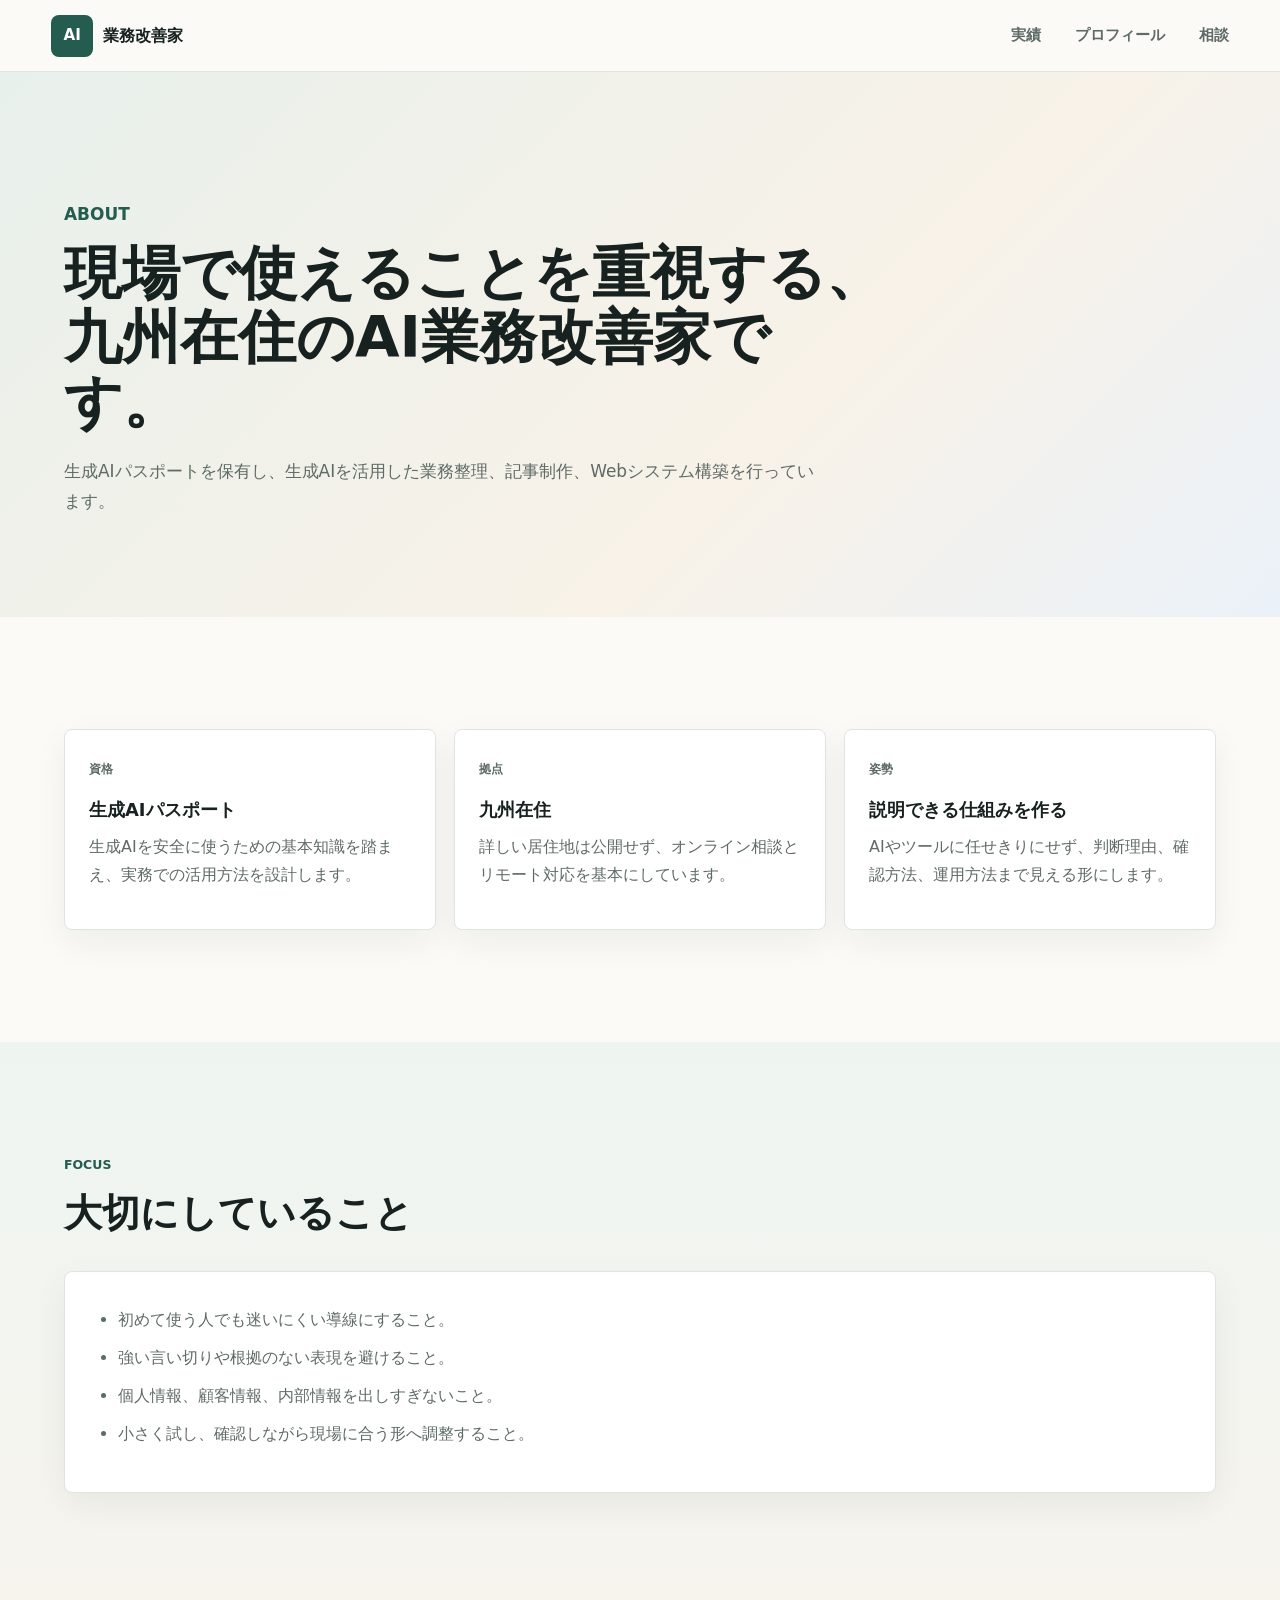
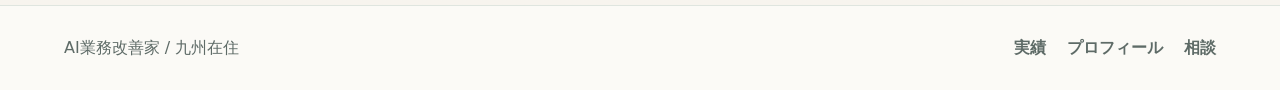
==== about/index.html @ 72904d9c "Create portfolio site for GitHub Pages" ====
<!doctype html>
<html lang="ja">
  <head>
    <meta charset="utf-8">
    <meta name="viewport" content="width=device-width, initial-scale=1">
    <title>プロフィール | AI業務改善家</title>
    <meta name="description" content="九州在住のAI業務改善家。生成AIパスポートを保有し、業務整理、記事制作、Web構築を支援します。">
    <link rel="stylesheet" href="../assets/styles.css">
  </head>
  <body>
    <header class="site-header">
      <a class="brand" href="../index.html"><span class="brand-mark">AI</span><span class="brand-text">業務改善家</span></a>
      <nav class="site-nav" aria-label="主要ナビゲーション">
        <a href="../works/">実績</a>
        <a href="../about/">プロフィール</a>
        <a href="../contact/">相談</a>
      </nav>
    </header>

    <main>
      <section class="page-hero">
        <div class="page-hero-inner">
          <p class="eyebrow dark">About</p>
          <h1>現場で使えることを重視する、九州在住のAI業務改善家です。</h1>
          <p>生成AIパスポートを保有し、生成AIを活用した業務整理、記事制作、Webシステム構築を行っています。</p>
        </div>
      </section>

      <section class="section">
        <div class="value-grid">
          <article class="value-card">
            <p class="tag">資格</p>
            <h3>生成AIパスポート</h3>
            <p>生成AIを安全に使うための基本知識を踏まえ、実務での活用方法を設計します。</p>
          </article>
          <article class="value-card">
            <p class="tag">拠点</p>
            <h3>九州在住</h3>
            <p>詳しい居住地は公開せず、オンライン相談とリモート対応を基本にしています。</p>
          </article>
          <article class="value-card">
            <p class="tag">姿勢</p>
            <h3>説明できる仕組みを作る</h3>
            <p>AIやツールに任せきりにせず、判断理由、確認方法、運用方法まで見える形にします。</p>
          </article>
        </div>
      </section>

      <section class="section band">
        <div class="section-heading">
          <p class="eyebrow dark">Focus</p>
          <h2>大切にしていること</h2>
        </div>
        <div class="case-panel">
          <ul class="check-list">
            <li>初めて使う人でも迷いにくい導線にすること。</li>
            <li>強い言い切りや根拠のない表現を避けること。</li>
            <li>個人情報、顧客情報、内部情報を出しすぎないこと。</li>
            <li>小さく試し、確認しながら現場に合う形へ調整すること。</li>
          </ul>
        </div>
      </section>
    </main>

    <footer class="site-footer">
      <p>AI業務改善家 / 九州在住</p>
      <p><a href="../works/">実績</a> <a href="../about/">プロフィール</a> <a href="../contact/">相談</a></p>
    </footer>
  </body>
</html>
---- assets/styles.css ----
:root {
  --ink: #17211f;
  --muted: #5e6b67;
  --paper: #fbfaf6;
  --surface: #ffffff;
  --line: #dfe5df;
  --green: #245c4f;
  --blue: #2f5f8f;
  --amber: #b7791f;
  --soft-green: #e8f0eb;
  --soft-blue: #eaf1f8;
  --shadow: 0 18px 50px rgba(23, 33, 31, 0.12);
}

* {
  box-sizing: border-box;
}

html {
  scroll-behavior: smooth;
}

body {
  margin: 0;
  color: var(--ink);
  font-family: "Yu Gothic", "Hiragino Kaku Gothic ProN", "Meiryo", system-ui, sans-serif;
  line-height: 1.75;
  background: var(--paper);
  overflow-x: hidden;
}

a {
  color: inherit;
  text-decoration: none;
}

img {
  max-width: 100%;
  display: block;
}

.site-header {
  position: sticky;
  top: 0;
  z-index: 20;
  display: flex;
  align-items: center;
  justify-content: space-between;
  gap: 24px;
  min-height: 72px;
  padding: 12px clamp(20px, 4vw, 56px);
  background: rgba(251, 250, 246, 0.92);
  border-bottom: 1px solid rgba(223, 229, 223, 0.9);
  backdrop-filter: blur(16px);
}

.brand {
  display: inline-flex;
  align-items: center;
  gap: 10px;
  font-weight: 700;
}

.brand-mark {
  display: inline-grid;
  place-items: center;
  width: 42px;
  height: 42px;
  color: #fff;
  background: var(--green);
  border-radius: 8px;
  font-size: 0.95rem;
}

.brand-text {
  white-space: nowrap;
}

.site-nav {
  display: flex;
  align-items: center;
  gap: clamp(14px, 3vw, 34px);
  color: var(--muted);
  font-size: 0.95rem;
  font-weight: 700;
}

.site-nav a:hover,
.site-footer a:hover {
  color: var(--green);
}

.hero {
  position: relative;
  min-height: min(760px, 84vh);
  display: grid;
  align-items: center;
  padding: clamp(64px, 12vw, 128px) clamp(20px, 5vw, 72px);
  color: #fff;
  background:
    linear-gradient(90deg, rgba(13, 25, 23, 0.92), rgba(13, 25, 23, 0.62) 48%, rgba(13, 25, 23, 0.18)),
    url("hero-workspace.png") center / cover no-repeat;
}

.hero-inner {
  width: 100%;
  max-width: 760px;
  min-width: 0;
}

.eyebrow {
  margin: 0 0 12px;
  color: #dceae4;
  font-size: 0.78rem;
  font-weight: 800;
  text-transform: uppercase;
}

.eyebrow.dark {
  color: var(--green);
}

h1,
h2,
h3,
p {
  margin-top: 0;
}

h1 {
  max-width: 820px;
  margin-bottom: 22px;
  font-size: clamp(2.45rem, 5vw, 4.7rem);
  line-height: 1.12;
  font-weight: 800;
  overflow-wrap: anywhere;
}

h2 {
  margin-bottom: 12px;
  font-size: clamp(1.9rem, 3vw, 2.8rem);
  line-height: 1.28;
}

h3 {
  margin-bottom: 10px;
  font-size: 1.12rem;
  line-height: 1.45;
}

.hero-copy {
  width: 100%;
  max-width: 640px;
  margin-bottom: 30px;
  color: #edf5f1;
  font-size: clamp(1rem, 2vw, 1.2rem);
  line-break: anywhere;
  overflow-wrap: anywhere;
  word-break: break-all;
}

.hero-actions,
.page-actions {
  display: flex;
  flex-wrap: wrap;
  gap: 12px;
}

.button {
  display: inline-flex;
  align-items: center;
  justify-content: center;
  min-height: 48px;
  padding: 12px 20px;
  border: 1px solid transparent;
  border-radius: 8px;
  font-weight: 800;
  line-height: 1.2;
}

.button.primary {
  color: #fff;
  background: var(--green);
}

.button.secondary {
  color: #fff;
  border-color: rgba(255, 255, 255, 0.6);
  background: rgba(255, 255, 255, 0.1);
}

.button.outline {
  color: var(--green);
  border-color: var(--green);
  background: transparent;
}

.button:hover {
  transform: translateY(-1px);
}

.section {
  padding: clamp(60px, 9vw, 112px) clamp(20px, 5vw, 72px);
}

.section-heading {
  max-width: 760px;
  margin-bottom: 34px;
}

.section-heading p {
  color: var(--muted);
}

.intro-section {
  padding-top: clamp(48px, 7vw, 84px);
}

.feature-grid,
.work-grid,
.value-grid {
  display: grid;
  grid-template-columns: repeat(3, minmax(0, 1fr));
  gap: 18px;
}

.feature-card,
.work-card,
.value-card,
.contact-card,
.case-panel {
  border: 1px solid var(--line);
  border-radius: 8px;
  background: var(--surface);
  box-shadow: 0 12px 34px rgba(23, 33, 31, 0.06);
}

.feature-card,
.work-card,
.value-card {
  padding: 24px;
}

.feature-card p,
.work-card p,
.value-card p {
  color: var(--muted);
}

.number,
.tag {
  display: inline-block;
  margin-bottom: 16px;
  color: var(--amber);
  font-size: 0.76rem;
  font-weight: 800;
}

.work-card {
  min-height: 230px;
  transition: border-color 0.2s ease, transform 0.2s ease, box-shadow 0.2s ease;
}

.work-card:hover {
  border-color: var(--green);
  transform: translateY(-3px);
  box-shadow: var(--shadow);
}

.band {
  background: linear-gradient(180deg, #eef5f1, #f7f4ee);
}

.process-section {
  background: var(--surface);
}

.process-list {
  display: grid;
  grid-template-columns: repeat(3, minmax(0, 1fr));
  gap: 18px;
  margin: 0;
  padding: 0;
  list-style: none;
}

.process-list li {
  display: flex;
  gap: 16px;
  padding: 24px;
  border-top: 3px solid var(--green);
  background: var(--paper);
}

.process-list span {
  flex: 0 0 auto;
  display: inline-grid;
  place-items: center;
  width: 38px;
  height: 38px;
  color: #fff;
  background: var(--blue);
  border-radius: 50%;
  font-weight: 800;
}

.process-list p {
  margin-bottom: 0;
  color: var(--muted);
}

.cta-section {
  display: flex;
  align-items: center;
  justify-content: space-between;
  gap: 24px;
  padding: clamp(44px, 7vw, 74px) clamp(20px, 5vw, 72px);
  color: #fff;
  background: var(--ink);
}

.cta-section > div {
  max-width: 760px;
}

.cta-section p {
  margin-bottom: 0;
  color: #d7e4df;
}

.site-footer {
  display: flex;
  align-items: center;
  justify-content: space-between;
  gap: 16px;
  padding: 28px clamp(20px, 5vw, 72px);
  color: var(--muted);
  border-top: 1px solid var(--line);
}

.site-footer p {
  margin-bottom: 0;
}

.site-footer a {
  margin-left: 16px;
  font-weight: 700;
}

.page-hero {
  padding: clamp(72px, 10vw, 132px) clamp(20px, 5vw, 72px) clamp(48px, 7vw, 84px);
  background: linear-gradient(135deg, var(--soft-green), #f8f2e8 62%, var(--soft-blue));
}

.page-hero-inner {
  max-width: 900px;
}

.page-hero h1 {
  color: var(--ink);
  font-size: clamp(2.25rem, 4.5vw, 4rem);
}

.page-hero p {
  max-width: 760px;
  color: var(--muted);
  font-size: 1.06rem;
}

.case-grid {
  display: grid;
  grid-template-columns: minmax(0, 1.5fr) minmax(280px, 0.8fr);
  gap: 24px;
  align-items: start;
}

.case-panel {
  padding: clamp(24px, 4vw, 34px);
}

.case-panel + .case-panel {
  margin-top: 18px;
}

.case-panel p,
.case-panel li {
  color: var(--muted);
}

.case-panel ul {
  margin: 0;
  padding-left: 1.2em;
}

.meta-list {
  display: grid;
  gap: 14px;
  margin: 0;
}

.meta-list div {
  padding-bottom: 14px;
  border-bottom: 1px solid var(--line);
}

.meta-list dt {
  color: var(--green);
  font-size: 0.8rem;
  font-weight: 800;
}

.meta-list dd {
  margin: 4px 0 0;
  color: var(--muted);
}

.privacy-note {
  padding: 18px;
  border-left: 4px solid var(--amber);
  background: #fff7e8;
  color: #5b4425;
}

.contact-layout {
  display: grid;
  grid-template-columns: minmax(0, 1fr) minmax(280px, 420px);
  gap: 24px;
  align-items: start;
}

.contact-card {
  padding: clamp(24px, 4vw, 34px);
}

.check-list {
  margin: 0;
  padding-left: 1.2em;
}

.check-list li {
  margin-bottom: 10px;
  color: var(--muted);
}

@media (max-width: 860px) {
  .site-header,
  .site-footer,
  .cta-section {
    align-items: flex-start;
    flex-direction: column;
  }

  .hero {
    min-height: 76vh;
    background:
      linear-gradient(180deg, rgba(13, 25, 23, 0.9), rgba(13, 25, 23, 0.72)),
      url("hero-workspace.png") center / cover no-repeat;
  }

  .feature-grid,
  .work-grid,
  .value-grid,
  .process-list,
  .case-grid,
  .contact-layout {
    grid-template-columns: 1fr;
  }
}

@media (max-width: 560px) {
  .site-nav {
    display: grid;
    grid-template-columns: repeat(3, minmax(0, 1fr));
    width: 100%;
    gap: 8px;
    text-align: center;
  }

  .site-nav a {
    min-width: 0;
    white-space: nowrap;
  }

  .brand-text {
    font-size: 0.95rem;
  }

  h1 {
    font-size: 2rem;
  }

  .button {
    width: 100%;
  }
}
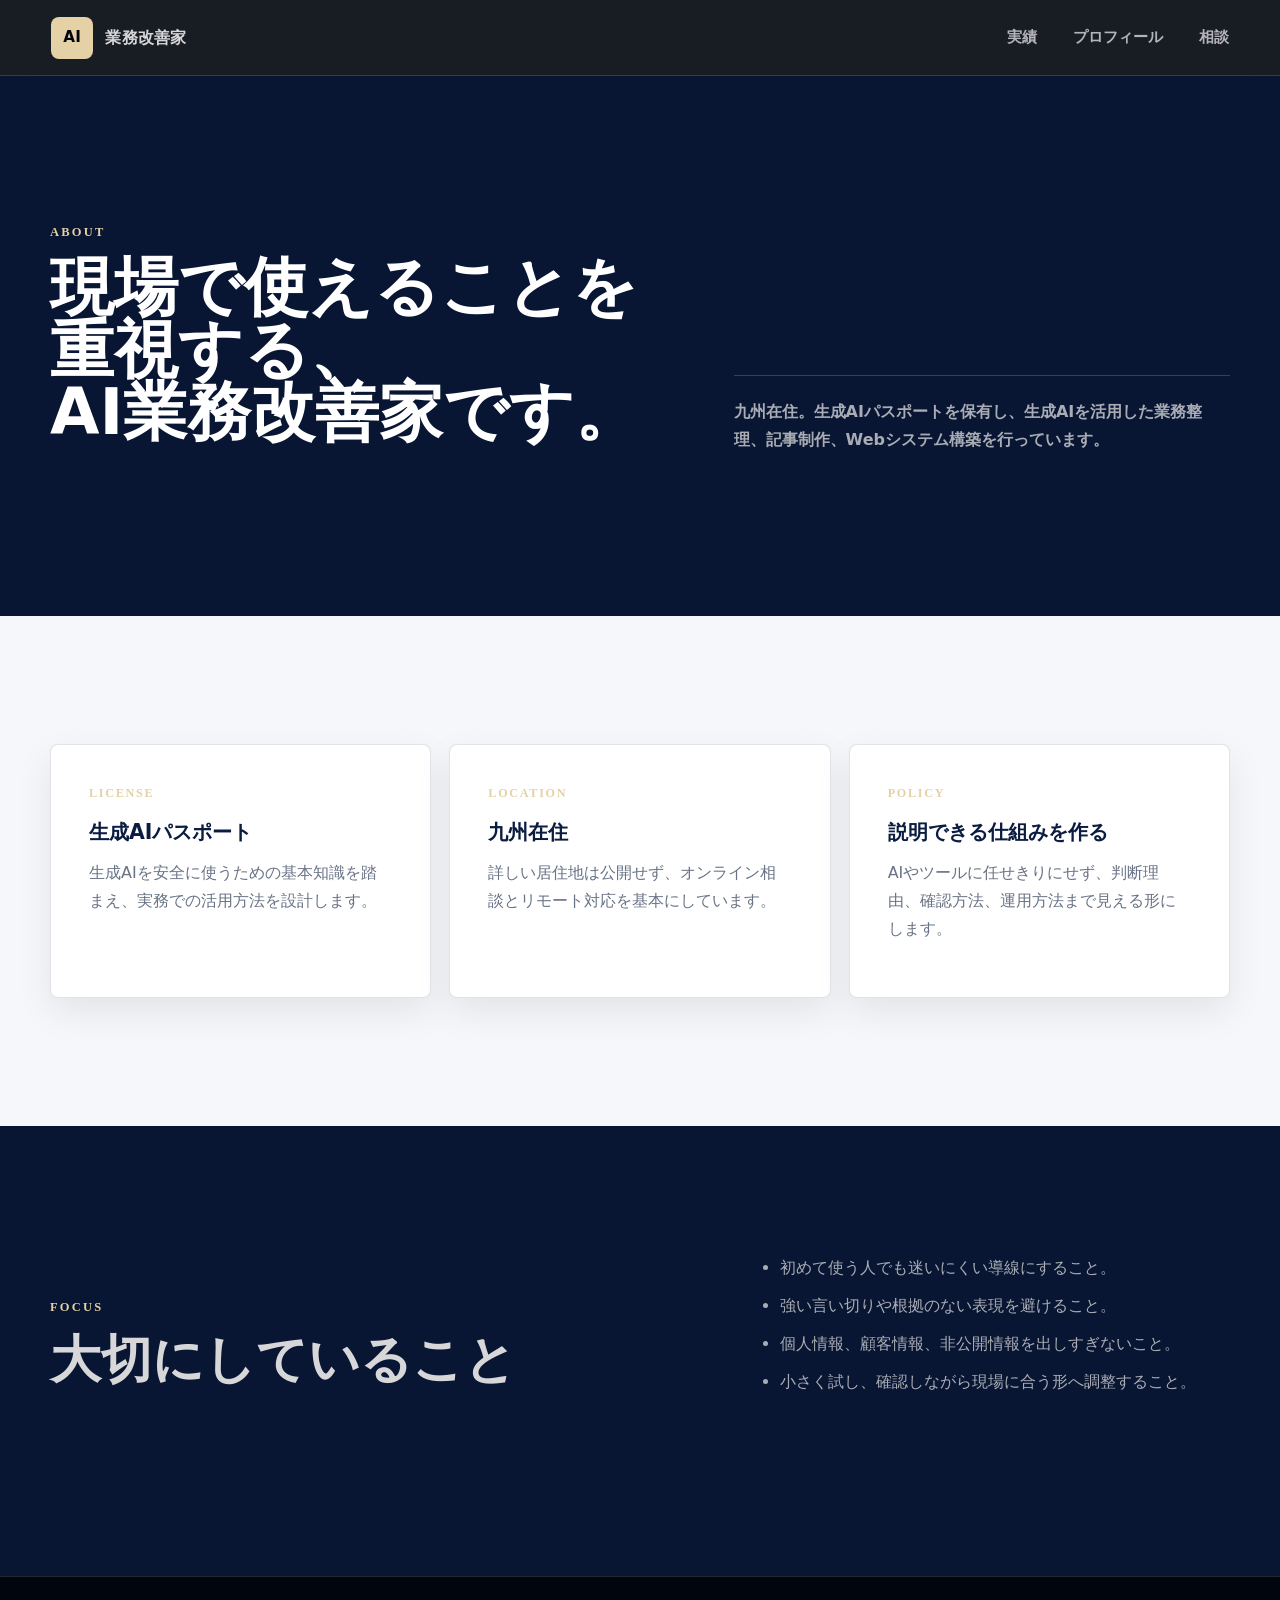
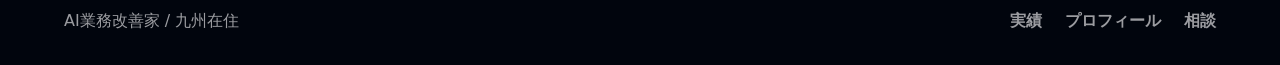
==== commit 8a059b9b: "Redesign portfolio with dark navy LP style" ====
--- a/about/index.html
+++ b/about/index.html
@@ -19,43 +19,45 @@
 
     <main>
       <section class="page-hero">
-        <div class="page-hero-inner">
-          <p class="eyebrow dark">About</p>
-          <h1>現場で使えることを重視する、九州在住のAI業務改善家です。</h1>
-          <p>生成AIパスポートを保有し、生成AIを活用した業務整理、記事制作、Webシステム構築を行っています。</p>
+        <div class="container page-hero-inner">
+          <div>
+            <p class="section-kicker light">About</p>
+            <h1>現場で使えることを重視する、<br>AI業務改善家です。</h1>
+          </div>
+          <p class="hero-side">九州在住。生成AIパスポートを保有し、生成AIを活用した業務整理、記事制作、Webシステム構築を行っています。</p>
         </div>
       </section>
 
-      <section class="section">
-        <div class="value-grid">
+      <section class="section light-section">
+        <div class="container value-grid">
           <article class="value-card">
-            <p class="tag">資格</p>
+            <p class="tag">License</p>
             <h3>生成AIパスポート</h3>
             <p>生成AIを安全に使うための基本知識を踏まえ、実務での活用方法を設計します。</p>
           </article>
           <article class="value-card">
-            <p class="tag">拠点</p>
+            <p class="tag">Location</p>
             <h3>九州在住</h3>
             <p>詳しい居住地は公開せず、オンライン相談とリモート対応を基本にしています。</p>
           </article>
           <article class="value-card">
-            <p class="tag">姿勢</p>
+            <p class="tag">Policy</p>
             <h3>説明できる仕組みを作る</h3>
             <p>AIやツールに任せきりにせず、判断理由、確認方法、運用方法まで見える形にします。</p>
           </article>
         </div>
       </section>
 
-      <section class="section band">
-        <div class="section-heading">
-          <p class="eyebrow dark">Focus</p>
-          <h2>大切にしていること</h2>
-        </div>
-        <div class="case-panel">
+      <section class="section navy-section">
+        <div class="container split-heading">
+          <div>
+            <p class="section-kicker light">Focus</p>
+            <h2>大切にしていること</h2>
+          </div>
           <ul class="check-list">
             <li>初めて使う人でも迷いにくい導線にすること。</li>
             <li>強い言い切りや根拠のない表現を避けること。</li>
-            <li>個人情報、顧客情報、内部情報を出しすぎないこと。</li>
+            <li>個人情報、顧客情報、非公開情報を出しすぎないこと。</li>
             <li>小さく試し、確認しながら現場に合う形へ調整すること。</li>
           </ul>
         </div>
--- a/assets/styles.css
+++ b/assets/styles.css
@@ -1,15 +1,19 @@
 :root {
-  --ink: #17211f;
-  --muted: #5e6b67;
-  --paper: #fbfaf6;
-  --surface: #ffffff;
-  --line: #dfe5df;
-  --green: #245c4f;
-  --blue: #2f5f8f;
-  --amber: #b7791f;
-  --soft-green: #e8f0eb;
-  --soft-blue: #eaf1f8;
-  --shadow: 0 18px 50px rgba(23, 33, 31, 0.12);
+  --navy-950: #01050d;
+  --navy-900: #081633;
+  --navy-800: #0a1c40;
+  --navy-700: #102958;
+  --mist: #f5f7fa;
+  --mist-2: #e6eaf2;
+  --line: #cdd4df;
+  --line-dark: #1d2840;
+  --ink: #0a1c40;
+  --muted: #697385;
+  --on-dark: #d7d7d9;
+  --white: #ffffff;
+  --champagne: #c6a15b;
+  --champagne-soft: #e4d1a5;
+  --shadow: 0 24px 70px rgba(1, 5, 13, 0.22);
 }
 
 * {
@@ -25,7 +29,7 @@
   color: var(--ink);
   font-family: "Yu Gothic", "Hiragino Kaku Gothic ProN", "Meiryo", system-ui, sans-serif;
   line-height: 1.75;
-  background: var(--paper);
+  background: var(--mist);
   overflow-x: hidden;
 }
 
@@ -35,8 +39,13 @@
 }
 
 img {
+  display: block;
   max-width: 100%;
-  display: block;
+}
+
+.container {
+  width: min(1180px, calc(100% - 48px));
+  margin-inline: auto;
 }
 
 .site-header {
@@ -47,18 +56,20 @@
   align-items: center;
   justify-content: space-between;
   gap: 24px;
-  min-height: 72px;
+  min-height: 76px;
   padding: 12px clamp(20px, 4vw, 56px);
-  background: rgba(251, 250, 246, 0.92);
-  border-bottom: 1px solid rgba(223, 229, 223, 0.9);
+  color: var(--on-dark);
+  background: rgba(1, 5, 13, 0.9);
+  border-bottom: 1px solid rgba(215, 215, 217, 0.16);
   backdrop-filter: blur(16px);
 }
 
 .brand {
   display: inline-flex;
   align-items: center;
-  gap: 10px;
-  font-weight: 700;
+  gap: 12px;
+  font-weight: 800;
+  letter-spacing: 0.02em;
 }
 
 .brand-mark {
@@ -66,10 +77,11 @@
   place-items: center;
   width: 42px;
   height: 42px;
-  color: #fff;
-  background: var(--green);
+  color: var(--navy-950);
+  background: var(--champagne-soft);
   border-radius: 8px;
   font-size: 0.95rem;
+  font-weight: 900;
 }
 
 .brand-text {
@@ -79,45 +91,22 @@
 .site-nav {
   display: flex;
   align-items: center;
-  gap: clamp(14px, 3vw, 34px);
-  color: var(--muted);
-  font-size: 0.95rem;
-  font-weight: 700;
+  gap: clamp(16px, 3vw, 36px);
+  color: rgba(215, 215, 217, 0.82);
+  font-size: 0.94rem;
+  font-weight: 800;
+}
+
+.site-nav a,
+.site-footer a,
+.visual-card,
+.button {
+  transition: color 0.2s ease, border-color 0.2s ease, background 0.2s ease, transform 0.2s ease, opacity 0.2s ease;
 }
 
 .site-nav a:hover,
 .site-footer a:hover {
-  color: var(--green);
-}
-
-.hero {
-  position: relative;
-  min-height: min(760px, 84vh);
-  display: grid;
-  align-items: center;
-  padding: clamp(64px, 12vw, 128px) clamp(20px, 5vw, 72px);
-  color: #fff;
-  background:
-    linear-gradient(90deg, rgba(13, 25, 23, 0.92), rgba(13, 25, 23, 0.62) 48%, rgba(13, 25, 23, 0.18)),
-    url("hero-workspace.png") center / cover no-repeat;
-}
-
-.hero-inner {
-  width: 100%;
-  max-width: 760px;
-  min-width: 0;
-}
-
-.eyebrow {
-  margin: 0 0 12px;
-  color: #dceae4;
-  font-size: 0.78rem;
-  font-weight: 800;
-  text-transform: uppercase;
-}
-
-.eyebrow.dark {
-  color: var(--green);
+  color: var(--champagne-soft);
 }
 
 h1,
@@ -127,33 +116,84 @@
   margin-top: 0;
 }
 
+h1,
+h2,
+h3 {
+  letter-spacing: 0;
+}
+
 h1 {
-  max-width: 820px;
-  margin-bottom: 22px;
-  font-size: clamp(2.45rem, 5vw, 4.7rem);
+  max-width: 920px;
+  margin-bottom: 26px;
+  color: var(--white);
+  font-size: clamp(3rem, 7vw, 6.8rem);
+  line-height: 0.98;
+  font-weight: 900;
+}
+
+h2 {
+  margin-bottom: 18px;
+  font-size: clamp(2rem, 4vw, 4.25rem);
   line-height: 1.12;
-  font-weight: 800;
+  font-weight: 900;
+}
+
+h3 {
+  margin-bottom: 12px;
+  font-size: clamp(1.14rem, 1.6vw, 1.45rem);
+  line-height: 1.4;
+}
+
+p {
   overflow-wrap: anywhere;
 }
 
-h2 {
+.section-kicker {
   margin-bottom: 12px;
-  font-size: clamp(1.9rem, 3vw, 2.8rem);
-  line-height: 1.28;
-}
-
-h3 {
-  margin-bottom: 10px;
-  font-size: 1.12rem;
-  line-height: 1.45;
+  color: var(--champagne);
+  font-family: Georgia, "Times New Roman", serif;
+  font-size: 0.78rem;
+  font-weight: 700;
+  letter-spacing: 0.18em;
+  text-transform: uppercase;
+}
+
+.section-kicker.light {
+  color: var(--champagne-soft);
+}
+
+.hero {
+  position: relative;
+  min-height: min(840px, calc(100vh - 76px));
+  display: grid;
+  align-items: center;
+  overflow: hidden;
+}
+
+.hero-home {
+  background: url("hero-ai-consulting.png") center / cover no-repeat;
+}
+
+.hero-shade {
+  position: absolute;
+  inset: 0;
+  background:
+    linear-gradient(90deg, rgba(1, 5, 13, 0.96), rgba(8, 22, 51, 0.72) 52%, rgba(8, 22, 51, 0.16)),
+    linear-gradient(180deg, rgba(1, 5, 13, 0.2), rgba(1, 5, 13, 0.86));
+}
+
+.hero-content {
+  position: relative;
+  z-index: 1;
+  padding-block: clamp(88px, 13vw, 156px);
 }
 
 .hero-copy {
-  width: 100%;
-  max-width: 640px;
-  margin-bottom: 30px;
-  color: #edf5f1;
-  font-size: clamp(1rem, 2vw, 1.2rem);
+  width: min(720px, 100%);
+  margin-bottom: 34px;
+  color: rgba(255, 255, 255, 0.86);
+  font-size: clamp(1.05rem, 2vw, 1.32rem);
+  line-height: 1.9;
   line-break: anywhere;
   overflow-wrap: anywhere;
   word-break: break-all;
@@ -170,138 +210,233 @@
   display: inline-flex;
   align-items: center;
   justify-content: center;
-  min-height: 48px;
-  padding: 12px 20px;
+  min-height: 50px;
+  padding: 13px 22px;
   border: 1px solid transparent;
   border-radius: 8px;
+  font-weight: 900;
+  line-height: 1.2;
+}
+
+.button.primary {
+  color: var(--navy-950);
+  background: var(--champagne-soft);
+}
+
+.button.primary.light {
+  color: var(--navy-950);
+  background: var(--white);
+}
+
+.button.ghost {
+  color: var(--white);
+  border-color: rgba(215, 215, 217, 0.4);
+  background: rgba(255, 255, 255, 0.04);
+}
+
+.button.outline {
+  color: var(--navy-900);
+  border-color: var(--navy-900);
+}
+
+.button:hover {
+  transform: translateY(-2px);
+}
+
+.hero-proof {
+  display: grid;
+  grid-template-columns: repeat(3, minmax(0, 1fr));
+  width: min(860px, 100%);
+  margin: clamp(42px, 7vw, 76px) 0 0;
+  border-top: 1px solid rgba(215, 215, 217, 0.18);
+  border-left: 1px solid rgba(215, 215, 217, 0.18);
+}
+
+.hero-proof div {
+  min-height: 112px;
+  padding: 18px;
+  border-right: 1px solid rgba(215, 215, 217, 0.18);
+  border-bottom: 1px solid rgba(215, 215, 217, 0.18);
+}
+
+.hero-proof dt {
+  color: var(--champagne-soft);
+  font-family: Georgia, "Times New Roman", serif;
+  font-size: 0.72rem;
+  letter-spacing: 0.18em;
+  text-transform: uppercase;
+}
+
+.hero-proof dd {
+  margin: 8px 0 0;
+  color: var(--white);
   font-weight: 800;
-  line-height: 1.2;
-}
-
-.button.primary {
-  color: #fff;
-  background: var(--green);
-}
-
-.button.secondary {
-  color: #fff;
-  border-color: rgba(255, 255, 255, 0.6);
-  background: rgba(255, 255, 255, 0.1);
-}
-
-.button.outline {
-  color: var(--green);
-  border-color: var(--green);
-  background: transparent;
-}
-
-.button:hover {
-  transform: translateY(-1px);
 }
 
 .section {
-  padding: clamp(60px, 9vw, 112px) clamp(20px, 5vw, 72px);
+  padding-block: clamp(72px, 10vw, 132px);
+}
+
+.light-section,
+.works-section,
+.process-section {
+  background: var(--mist);
+}
+
+.navy-section {
+  color: var(--on-dark);
+  background: var(--navy-900);
 }
 
 .section-heading {
-  max-width: 760px;
+  max-width: 850px;
+  margin-bottom: 42px;
+}
+
+.section-heading.invert h2,
+.section-heading.invert p {
+  color: var(--white);
+}
+
+.split-heading {
+  display: grid;
+  grid-template-columns: minmax(0, 1.15fr) minmax(280px, 0.85fr);
+  gap: clamp(28px, 6vw, 76px);
+  align-items: end;
+  margin-bottom: 42px;
+}
+
+.split-heading > p {
+  margin-bottom: 0;
+  color: var(--muted);
+  font-weight: 700;
+}
+
+.problem-strip {
+  display: grid;
+  grid-template-columns: repeat(4, minmax(0, 1fr));
+  border-top: 1px solid var(--line);
+  border-left: 1px solid var(--line);
+}
+
+.problem-strip div {
+  min-height: 156px;
+  padding: 22px;
+  border-right: 1px solid var(--line);
+  border-bottom: 1px solid var(--line);
+  color: var(--ink);
+  font-size: 1.1rem;
+  font-weight: 900;
+  background: rgba(255, 255, 255, 0.56);
+}
+
+.problem-strip span,
+.card-number {
+  display: block;
   margin-bottom: 34px;
-}
-
-.section-heading p {
-  color: var(--muted);
-}
-
-.intro-section {
-  padding-top: clamp(48px, 7vw, 84px);
-}
-
-.feature-grid,
-.work-grid,
-.value-grid {
+  color: var(--champagne);
+  font-family: Georgia, "Times New Roman", serif;
+  font-size: 0.85rem;
+  letter-spacing: 0.16em;
+}
+
+.service-grid {
+  display: grid;
+  grid-template-columns: repeat(3, minmax(0, 1fr));
+  gap: 1px;
+  background: var(--line-dark);
+  border: 1px solid var(--line-dark);
+}
+
+.service-card {
+  min-height: 300px;
+  padding: clamp(26px, 4vw, 42px);
+  background: #0b1b3d;
+}
+
+.service-card h3 {
+  color: var(--white);
+}
+
+.service-card p {
+  margin-bottom: 0;
+  color: rgba(215, 215, 217, 0.78);
+}
+
+.visual-card-grid {
   display: grid;
   grid-template-columns: repeat(3, minmax(0, 1fr));
   gap: 18px;
 }
 
-.feature-card,
-.work-card,
-.value-card,
-.contact-card,
-.case-panel {
-  border: 1px solid var(--line);
+.visual-card {
+  display: grid;
+  overflow: hidden;
+  color: var(--white);
+  background: var(--navy-900);
+  border: 1px solid rgba(10, 28, 64, 0.14);
   border-radius: 8px;
-  background: var(--surface);
-  box-shadow: 0 12px 34px rgba(23, 33, 31, 0.06);
-}
-
-.feature-card,
-.work-card,
-.value-card {
+  box-shadow: var(--shadow);
+}
+
+.visual-card img {
+  width: 100%;
+  aspect-ratio: 16 / 10;
+  object-fit: cover;
+  transition: transform 0.5s ease;
+}
+
+.visual-card > div {
   padding: 24px;
 }
 
-.feature-card p,
-.work-card p,
-.value-card p {
-  color: var(--muted);
-}
-
-.number,
+.visual-card p {
+  margin-bottom: 0;
+  color: rgba(215, 215, 217, 0.76);
+}
+
+.visual-card:hover {
+  transform: translateY(-4px);
+}
+
+.visual-card:hover img {
+  transform: scale(1.04);
+}
+
 .tag {
-  display: inline-block;
-  margin-bottom: 16px;
-  color: var(--amber);
+  margin-bottom: 14px;
+  color: var(--champagne-soft) !important;
+  font-family: Georgia, "Times New Roman", serif;
   font-size: 0.76rem;
-  font-weight: 800;
-}
-
-.work-card {
-  min-height: 230px;
-  transition: border-color 0.2s ease, transform 0.2s ease, box-shadow 0.2s ease;
-}
-
-.work-card:hover {
-  border-color: var(--green);
-  transform: translateY(-3px);
-  box-shadow: var(--shadow);
-}
-
-.band {
-  background: linear-gradient(180deg, #eef5f1, #f7f4ee);
-}
-
-.process-section {
-  background: var(--surface);
+  font-weight: 700;
+  letter-spacing: 0.14em;
+  text-transform: uppercase;
 }
 
 .process-list {
   display: grid;
   grid-template-columns: repeat(3, minmax(0, 1fr));
   gap: 18px;
-  margin: 0;
   padding: 0;
   list-style: none;
 }
 
 .process-list li {
-  display: flex;
-  gap: 16px;
-  padding: 24px;
-  border-top: 3px solid var(--green);
-  background: var(--paper);
+  min-height: 244px;
+  padding: 28px;
+  background: var(--white);
+  border-top: 4px solid var(--navy-900);
+  border-radius: 8px;
+  box-shadow: 0 14px 36px rgba(1, 5, 13, 0.08);
 }
 
 .process-list span {
-  flex: 0 0 auto;
-  display: inline-grid;
-  place-items: center;
-  width: 38px;
-  height: 38px;
-  color: #fff;
-  background: var(--blue);
-  border-radius: 50%;
-  font-weight: 800;
+  display: block;
+  margin-bottom: 36px;
+  color: var(--champagne);
+  font-family: Georgia, "Times New Roman", serif;
+  font-size: 1.15rem;
+  font-weight: 900;
 }
 
 .process-list p {
@@ -309,23 +444,33 @@
   color: var(--muted);
 }
 
+.profile-proof-section,
 .cta-section {
+  color: var(--white);
+  background: var(--navy-950);
+}
+
+.profile-proof,
+.cta-inner {
   display: flex;
   align-items: center;
   justify-content: space-between;
-  gap: 24px;
-  padding: clamp(44px, 7vw, 74px) clamp(20px, 5vw, 72px);
-  color: #fff;
-  background: var(--ink);
-}
-
-.cta-section > div {
+  gap: 28px;
+}
+
+.profile-proof > div,
+.cta-inner > div {
   max-width: 760px;
 }
 
-.cta-section p {
-  margin-bottom: 0;
-  color: #d7e4df;
+.profile-proof p,
+.cta-inner p {
+  color: rgba(215, 215, 217, 0.78);
+}
+
+.navy-section .split-heading > p,
+.navy-section .check-list li {
+  color: rgba(215, 215, 217, 0.78);
 }
 
 .site-footer {
@@ -333,9 +478,10 @@
   align-items: center;
   justify-content: space-between;
   gap: 16px;
-  padding: 28px clamp(20px, 5vw, 72px);
-  color: var(--muted);
-  border-top: 1px solid var(--line);
+  padding: 30px clamp(20px, 5vw, 72px);
+  color: rgba(215, 215, 217, 0.72);
+  background: var(--navy-950);
+  border-top: 1px solid rgba(215, 215, 217, 0.16);
 }
 
 .site-footer p {
@@ -343,39 +489,76 @@
 }
 
 .site-footer a {
-  margin-left: 16px;
+  margin-left: 18px;
+  font-weight: 800;
+}
+
+.page-hero {
+  color: var(--white);
+  background: var(--navy-900);
+}
+
+.page-hero-inner {
+  display: grid;
+  grid-template-columns: minmax(0, 1.1fr) minmax(280px, 0.9fr);
+  gap: clamp(28px, 6vw, 78px);
+  align-items: end;
+  padding-block: clamp(82px, 12vw, 146px);
+}
+
+.page-hero-inner > *,
+.contact-layout > *,
+.about-layout > *,
+.case-grid > * {
+  min-width: 0;
+}
+
+.page-hero h1 {
+  color: var(--white);
+  font-size: clamp(2.45rem, 5vw, 5.6rem);
+  line-break: anywhere;
+  overflow-wrap: anywhere;
+  word-break: break-all;
+}
+
+.page-hero p {
+  color: rgba(215, 215, 217, 0.78);
   font-weight: 700;
 }
 
-.page-hero {
-  padding: clamp(72px, 10vw, 132px) clamp(20px, 5vw, 72px) clamp(48px, 7vw, 84px);
-  background: linear-gradient(135deg, var(--soft-green), #f8f2e8 62%, var(--soft-blue));
-}
-
-.page-hero-inner {
-  max-width: 900px;
-}
-
-.page-hero h1 {
-  color: var(--ink);
-  font-size: clamp(2.25rem, 4.5vw, 4rem);
-}
-
-.page-hero p {
-  max-width: 760px;
-  color: var(--muted);
-  font-size: 1.06rem;
-}
-
-.case-grid {
-  display: grid;
-  grid-template-columns: minmax(0, 1.5fr) minmax(280px, 0.8fr);
+.page-hero .hero-side {
+  border-top: 1px solid rgba(215, 215, 217, 0.22);
+  padding-top: 22px;
+  max-width: 100%;
+  overflow-wrap: anywhere;
+}
+
+.case-grid,
+.contact-layout,
+.about-layout {
+  display: grid;
+  grid-template-columns: minmax(0, 1.25fr) minmax(280px, 0.75fr);
   gap: 24px;
   align-items: start;
 }
 
-.case-panel {
-  padding: clamp(24px, 4vw, 34px);
+.case-panel,
+.contact-card,
+.value-card {
+  padding: clamp(24px, 4vw, 38px);
+  background: var(--white);
+  border: 1px solid rgba(10, 28, 64, 0.12);
+  border-radius: 8px;
+  box-shadow: 0 14px 36px rgba(1, 5, 13, 0.08);
+}
+
+.case-panel h2,
+.contact-card h2 {
+  font-size: clamp(1.45rem, 4vw, 2.35rem);
+  line-height: 1.22;
+  line-break: anywhere;
+  overflow-wrap: anywhere;
+  word-break: break-all;
 }
 
 .case-panel + .case-panel {
@@ -383,96 +566,131 @@
 }
 
 .case-panel p,
-.case-panel li {
+.case-panel li,
+.contact-card p,
+.contact-card li,
+.value-card p {
   color: var(--muted);
 }
 
-.case-panel ul {
-  margin: 0;
-  padding-left: 1.2em;
-}
-
-.meta-list {
-  display: grid;
-  gap: 14px;
-  margin: 0;
-}
-
-.meta-list div {
-  padding-bottom: 14px;
-  border-bottom: 1px solid var(--line);
-}
-
-.meta-list dt {
-  color: var(--green);
-  font-size: 0.8rem;
-  font-weight: 800;
-}
-
-.meta-list dd {
-  margin: 4px 0 0;
-  color: var(--muted);
-}
-
-.privacy-note {
-  padding: 18px;
-  border-left: 4px solid var(--amber);
-  background: #fff7e8;
-  color: #5b4425;
-}
-
-.contact-layout {
-  display: grid;
-  grid-template-columns: minmax(0, 1fr) minmax(280px, 420px);
-  gap: 24px;
-  align-items: start;
-}
-
-.contact-card {
-  padding: clamp(24px, 4vw, 34px);
-}
-
+.case-panel ul,
 .check-list {
   margin: 0;
   padding-left: 1.2em;
 }
 
+.case-panel li,
 .check-list li {
   margin-bottom: 10px;
-  color: var(--muted);
-}
-
-@media (max-width: 860px) {
+}
+
+.case-image {
+  overflow: hidden;
+  background: var(--navy-900);
+  border-radius: 8px;
+  box-shadow: var(--shadow);
+}
+
+.case-image img {
+  width: 100%;
+  aspect-ratio: 4 / 3;
+  object-fit: cover;
+}
+
+.meta-list {
+  display: grid;
+  gap: 16px;
+  margin: 0;
+}
+
+.meta-list div {
+  padding-bottom: 16px;
+  border-bottom: 1px solid var(--line);
+}
+
+.meta-list dt {
+  color: var(--champagne);
+  font-family: Georgia, "Times New Roman", serif;
+  font-size: 0.78rem;
+  font-weight: 900;
+  letter-spacing: 0.12em;
+  text-transform: uppercase;
+}
+
+.meta-list dd {
+  margin: 5px 0 0;
+  color: var(--ink);
+  font-weight: 800;
+}
+
+.privacy-note {
+  margin-top: 20px;
+  padding: 18px;
+  color: #5e4c2b;
+  background: #f8efd9;
+  border-left: 4px solid var(--champagne);
+  border-radius: 0 8px 8px 0;
+}
+
+.value-grid {
+  display: grid;
+  grid-template-columns: repeat(3, minmax(0, 1fr));
+  gap: 18px;
+}
+
+.contact-layout {
+  grid-template-columns: minmax(0, 1fr) minmax(280px, 430px);
+}
+
+@media (max-width: 900px) {
   .site-header,
   .site-footer,
-  .cta-section {
+  .profile-proof,
+  .cta-inner {
     align-items: flex-start;
     flex-direction: column;
   }
 
+  .split-heading,
+  .page-hero-inner,
+  .case-grid,
+  .contact-layout,
+  .about-layout {
+    grid-template-columns: 1fr;
+  }
+
+  .hero-proof,
+  .problem-strip,
+  .service-grid,
+  .visual-card-grid,
+  .process-list,
+  .value-grid {
+    grid-template-columns: 1fr;
+  }
+
   .hero {
-    min-height: 76vh;
-    background:
-      linear-gradient(180deg, rgba(13, 25, 23, 0.9), rgba(13, 25, 23, 0.72)),
-      url("hero-workspace.png") center / cover no-repeat;
-  }
-
-  .feature-grid,
-  .work-grid,
-  .value-grid,
-  .process-list,
-  .case-grid,
-  .contact-layout {
-    grid-template-columns: 1fr;
+    min-height: 760px;
+  }
+
+  .hero-shade {
+    background: linear-gradient(180deg, rgba(1, 5, 13, 0.94), rgba(8, 22, 51, 0.82));
   }
 }
 
 @media (max-width: 560px) {
+  .container {
+    width: min(100% - 32px, 1180px);
+  }
+
+  .site-header {
+    padding-inline: 16px;
+  }
+
   .site-nav {
     display: grid;
     grid-template-columns: repeat(3, minmax(0, 1fr));
     width: 100%;
-    gap: 8px;
+    gap: 4px;
     text-align: center;
   }
 
@@ -481,15 +699,40 @@
     white-space: nowrap;
   }
 
-  .brand-text {
-    font-size: 0.95rem;
+  .hero-content {
+    padding-block: 84px 76px;
   }
 
   h1 {
-    font-size: 2rem;
+    font-size: clamp(2.45rem, 14vw, 3.55rem);
+    line-height: 1.04;
+  }
+
+  h2 {
+    font-size: clamp(1.8rem, 10vw, 2.8rem);
+  }
+
+  .page-hero h1 {
+    font-size: clamp(2.05rem, 10vw, 2.9rem);
+  }
+
+  .case-panel h2,
+  .contact-card h2 {
+    font-size: clamp(1.6rem, 8vw, 2.15rem);
+  }
+
+  .hero-copy {
+    font-size: 1rem;
   }
 
   .button {
     width: 100%;
   }
-}
+
+  .hero-proof div,
+  .problem-strip div,
+  .service-card,
+  .process-list li {
+    min-height: auto;
+  }
+}
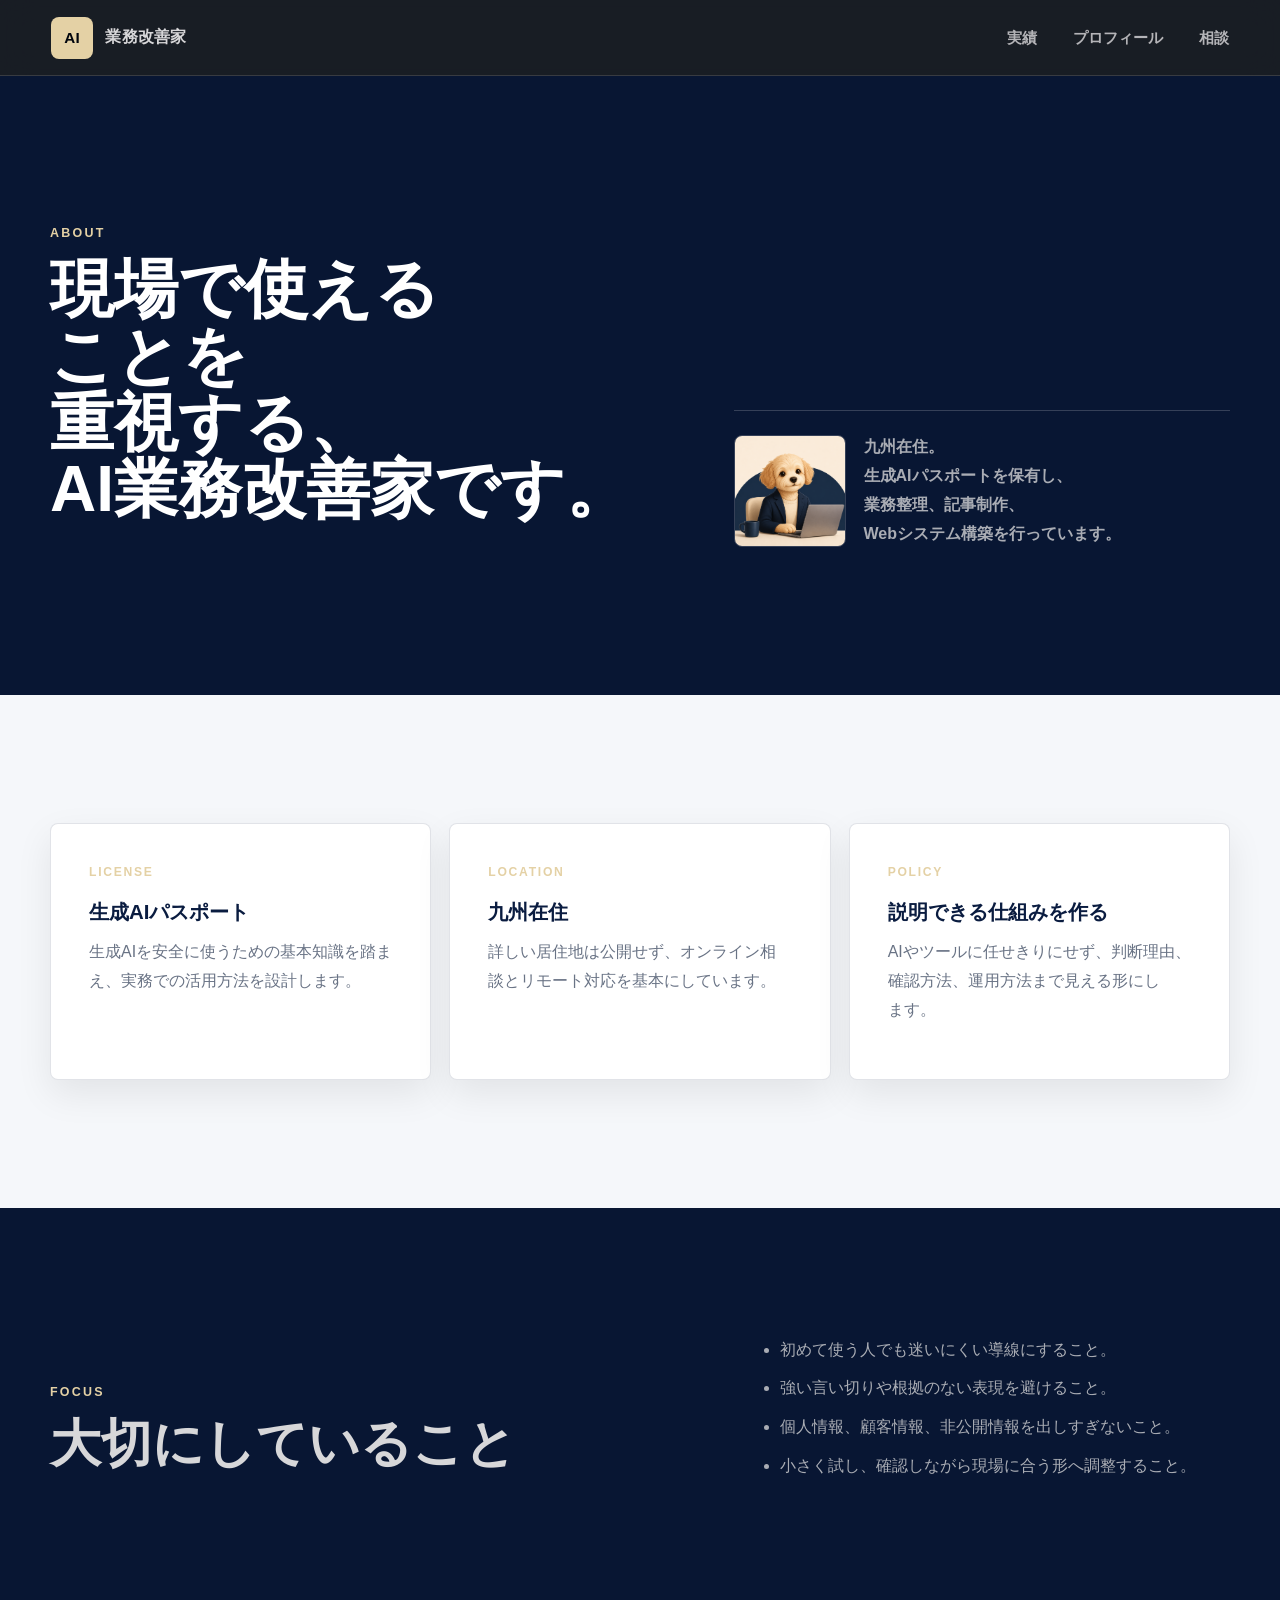
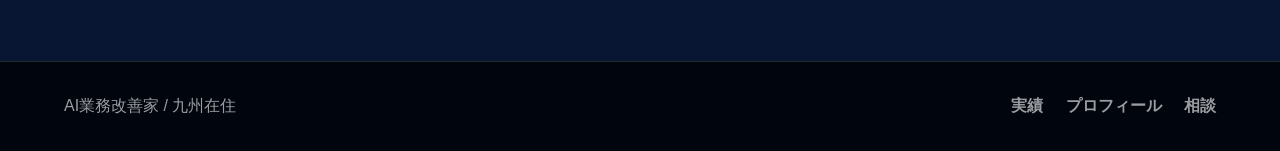
==== commit 9d2f34af: "Improve responsive typography and add profile placeholder" ====
--- a/about/index.html
+++ b/about/index.html
@@ -22,9 +22,17 @@
         <div class="container page-hero-inner">
           <div>
             <p class="section-kicker light">About</p>
-            <h1>現場で使えることを重視する、<br>AI業務改善家です。</h1>
+            <h1>
+              <span class="headline-line">現場で使える</span>
+              <span class="headline-line">ことを</span>
+              <span class="headline-line">重視する、</span>
+              <span class="headline-line keep-line">AI業務改善家です。</span>
+            </h1>
           </div>
-          <p class="hero-side">九州在住。生成AIパスポートを保有し、生成AIを活用した業務整理、記事制作、Webシステム構築を行っています。</p>
+          <div class="hero-side profile-hero-card">
+            <img src="../assets/profile-placeholder.png" alt="プロフィール写真の仮置き用キャラクター">
+            <p>九州在住。<br>生成AIパスポートを保有し、<br>業務整理、記事制作、<br>Webシステム構築を行っています。</p>
+          </div>
         </div>
       </section>
 
--- a/assets/styles.css
+++ b/assets/styles.css
@@ -27,8 +27,9 @@
 body {
   margin: 0;
   color: var(--ink);
-  font-family: "Yu Gothic", "Hiragino Kaku Gothic ProN", "Meiryo", system-ui, sans-serif;
-  line-height: 1.75;
+  font-family: -apple-system, BlinkMacSystemFont, "Segoe UI", "Noto Sans JP", "Hiragino Sans", "Yu Gothic UI", "Yu Gothic", Meiryo, sans-serif;
+  line-height: 1.8;
+  font-weight: 500;
   background: var(--mist);
   overflow-x: hidden;
 }
@@ -120,15 +121,18 @@
 h2,
 h3 {
   letter-spacing: 0;
+  overflow-wrap: break-word;
+  text-wrap: balance;
+  word-break: normal;
 }
 
 h1 {
   max-width: 920px;
   margin-bottom: 26px;
   color: var(--white);
-  font-size: clamp(3rem, 7vw, 6.8rem);
-  line-height: 0.98;
-  font-weight: 900;
+  font-size: clamp(2.9rem, 6.6vw, 6.2rem);
+  line-height: 1.04;
+  font-weight: 800;
 }
 
 h2 {
@@ -145,13 +149,23 @@
 }
 
 p {
-  overflow-wrap: anywhere;
+  overflow-wrap: break-word;
+  text-wrap: pretty;
+  word-break: normal;
+}
+
+.headline-line {
+  display: block;
+}
+
+.keep-line {
+  white-space: nowrap;
 }
 
 .section-kicker {
   margin-bottom: 12px;
   color: var(--champagne);
-  font-family: Georgia, "Times New Roman", serif;
+  font-family: "Segoe UI", Arial, sans-serif;
   font-size: 0.78rem;
   font-weight: 700;
   letter-spacing: 0.18em;
@@ -194,9 +208,9 @@
   color: rgba(255, 255, 255, 0.86);
   font-size: clamp(1.05rem, 2vw, 1.32rem);
   line-height: 1.9;
-  line-break: anywhere;
-  overflow-wrap: anywhere;
-  word-break: break-all;
+  line-break: strict;
+  overflow-wrap: break-word;
+  word-break: normal;
 }
 
 .hero-actions,
@@ -261,7 +275,7 @@
 
 .hero-proof dt {
   color: var(--champagne-soft);
-  font-family: Georgia, "Times New Roman", serif;
+  font-family: "Segoe UI", Arial, sans-serif;
   font-size: 0.72rem;
   letter-spacing: 0.18em;
   text-transform: uppercase;
@@ -335,7 +349,7 @@
   display: block;
   margin-bottom: 34px;
   color: var(--champagne);
-  font-family: Georgia, "Times New Roman", serif;
+  font-family: "Segoe UI", Arial, sans-serif;
   font-size: 0.85rem;
   letter-spacing: 0.16em;
 }
@@ -406,7 +420,7 @@
 .tag {
   margin-bottom: 14px;
   color: var(--champagne-soft) !important;
-  font-family: Georgia, "Times New Roman", serif;
+  font-family: "Segoe UI", Arial, sans-serif;
   font-size: 0.76rem;
   font-weight: 700;
   letter-spacing: 0.14em;
@@ -434,7 +448,7 @@
   display: block;
   margin-bottom: 36px;
   color: var(--champagne);
-  font-family: Georgia, "Times New Roman", serif;
+  font-family: "Segoe UI", Arial, sans-serif;
   font-size: 1.15rem;
   font-weight: 900;
 }
@@ -452,13 +466,21 @@
 
 .profile-proof,
 .cta-inner {
-  display: flex;
   align-items: center;
   justify-content: space-between;
   gap: 28px;
 }
 
-.profile-proof > div,
+.profile-proof {
+  display: grid;
+  grid-template-columns: minmax(0, 1fr) minmax(240px, 360px);
+}
+
+.cta-inner {
+  display: flex;
+}
+
+.profile-proof-copy,
 .cta-inner > div {
   max-width: 760px;
 }
@@ -466,6 +488,34 @@
 .profile-proof p,
 .cta-inner p {
   color: rgba(215, 215, 217, 0.78);
+}
+
+.profile-proof-actions {
+  margin-top: 26px;
+}
+
+.profile-photo-card {
+  margin: 0;
+  padding: 12px;
+  background: rgba(255, 255, 255, 0.06);
+  border: 1px solid rgba(215, 215, 217, 0.16);
+  border-radius: 8px;
+  box-shadow: 0 24px 60px rgba(1, 5, 13, 0.28);
+}
+
+.profile-photo-card img {
+  width: 100%;
+  aspect-ratio: 1 / 1;
+  object-fit: cover;
+  border-radius: 6px;
+}
+
+.profile-photo-card figcaption {
+  margin-top: 10px;
+  color: rgba(215, 215, 217, 0.68);
+  font-size: 0.84rem;
+  font-weight: 700;
+  text-align: center;
 }
 
 .navy-section .split-heading > p,
@@ -516,9 +566,9 @@
 .page-hero h1 {
   color: var(--white);
   font-size: clamp(2.45rem, 5vw, 5.6rem);
-  line-break: anywhere;
-  overflow-wrap: anywhere;
-  word-break: break-all;
+  line-break: strict;
+  overflow-wrap: break-word;
+  word-break: normal;
 }
 
 .page-hero p {
@@ -530,7 +580,27 @@
   border-top: 1px solid rgba(215, 215, 217, 0.22);
   padding-top: 22px;
   max-width: 100%;
-  overflow-wrap: anywhere;
+  overflow-wrap: break-word;
+}
+
+.profile-hero-card {
+  display: grid;
+  grid-template-columns: 112px minmax(0, 1fr);
+  gap: 18px;
+  align-items: center;
+}
+
+.profile-hero-card img {
+  width: 112px;
+  aspect-ratio: 1 / 1;
+  object-fit: cover;
+  border: 1px solid rgba(215, 215, 217, 0.22);
+  border-radius: 8px;
+}
+
+.profile-hero-card p {
+  min-width: 0;
+  margin-bottom: 0;
 }
 
 .case-grid,
@@ -556,9 +626,9 @@
 .contact-card h2 {
   font-size: clamp(1.45rem, 4vw, 2.35rem);
   line-height: 1.22;
-  line-break: anywhere;
-  overflow-wrap: anywhere;
-  word-break: break-all;
+  line-break: strict;
+  overflow-wrap: break-word;
+  word-break: normal;
 }
 
 .case-panel + .case-panel {
@@ -610,7 +680,7 @@
 
 .meta-list dt {
   color: var(--champagne);
-  font-family: Georgia, "Times New Roman", serif;
+  font-family: "Segoe UI", Arial, sans-serif;
   font-size: 0.78rem;
   font-weight: 900;
   letter-spacing: 0.12em;
@@ -645,7 +715,6 @@
 @media (max-width: 900px) {
   .site-header,
   .site-footer,
-  .profile-proof,
   .cta-inner {
     align-items: flex-start;
     flex-direction: column;
@@ -653,6 +722,7 @@
 
   .split-heading,
   .page-hero-inner,
+  .profile-proof,
   .case-grid,
   .contact-layout,
   .about-layout {
@@ -704,7 +774,7 @@
   }
 
   h1 {
-    font-size: clamp(2.45rem, 14vw, 3.55rem);
+    font-size: clamp(2.25rem, 12vw, 3.25rem);
     line-height: 1.04;
   }
 
@@ -713,7 +783,8 @@
   }
 
   .page-hero h1 {
-    font-size: clamp(2.05rem, 10vw, 2.9rem);
+    font-size: clamp(1.9rem, 8vw, 2.35rem);
+    line-height: 1.12;
   }
 
   .case-panel h2,
@@ -723,6 +794,15 @@
 
   .hero-copy {
     font-size: 1rem;
+  }
+
+  .profile-hero-card {
+    grid-template-columns: 1fr;
+    gap: 16px;
+  }
+
+  .profile-hero-card img {
+    width: 112px;
   }
 
   .button {
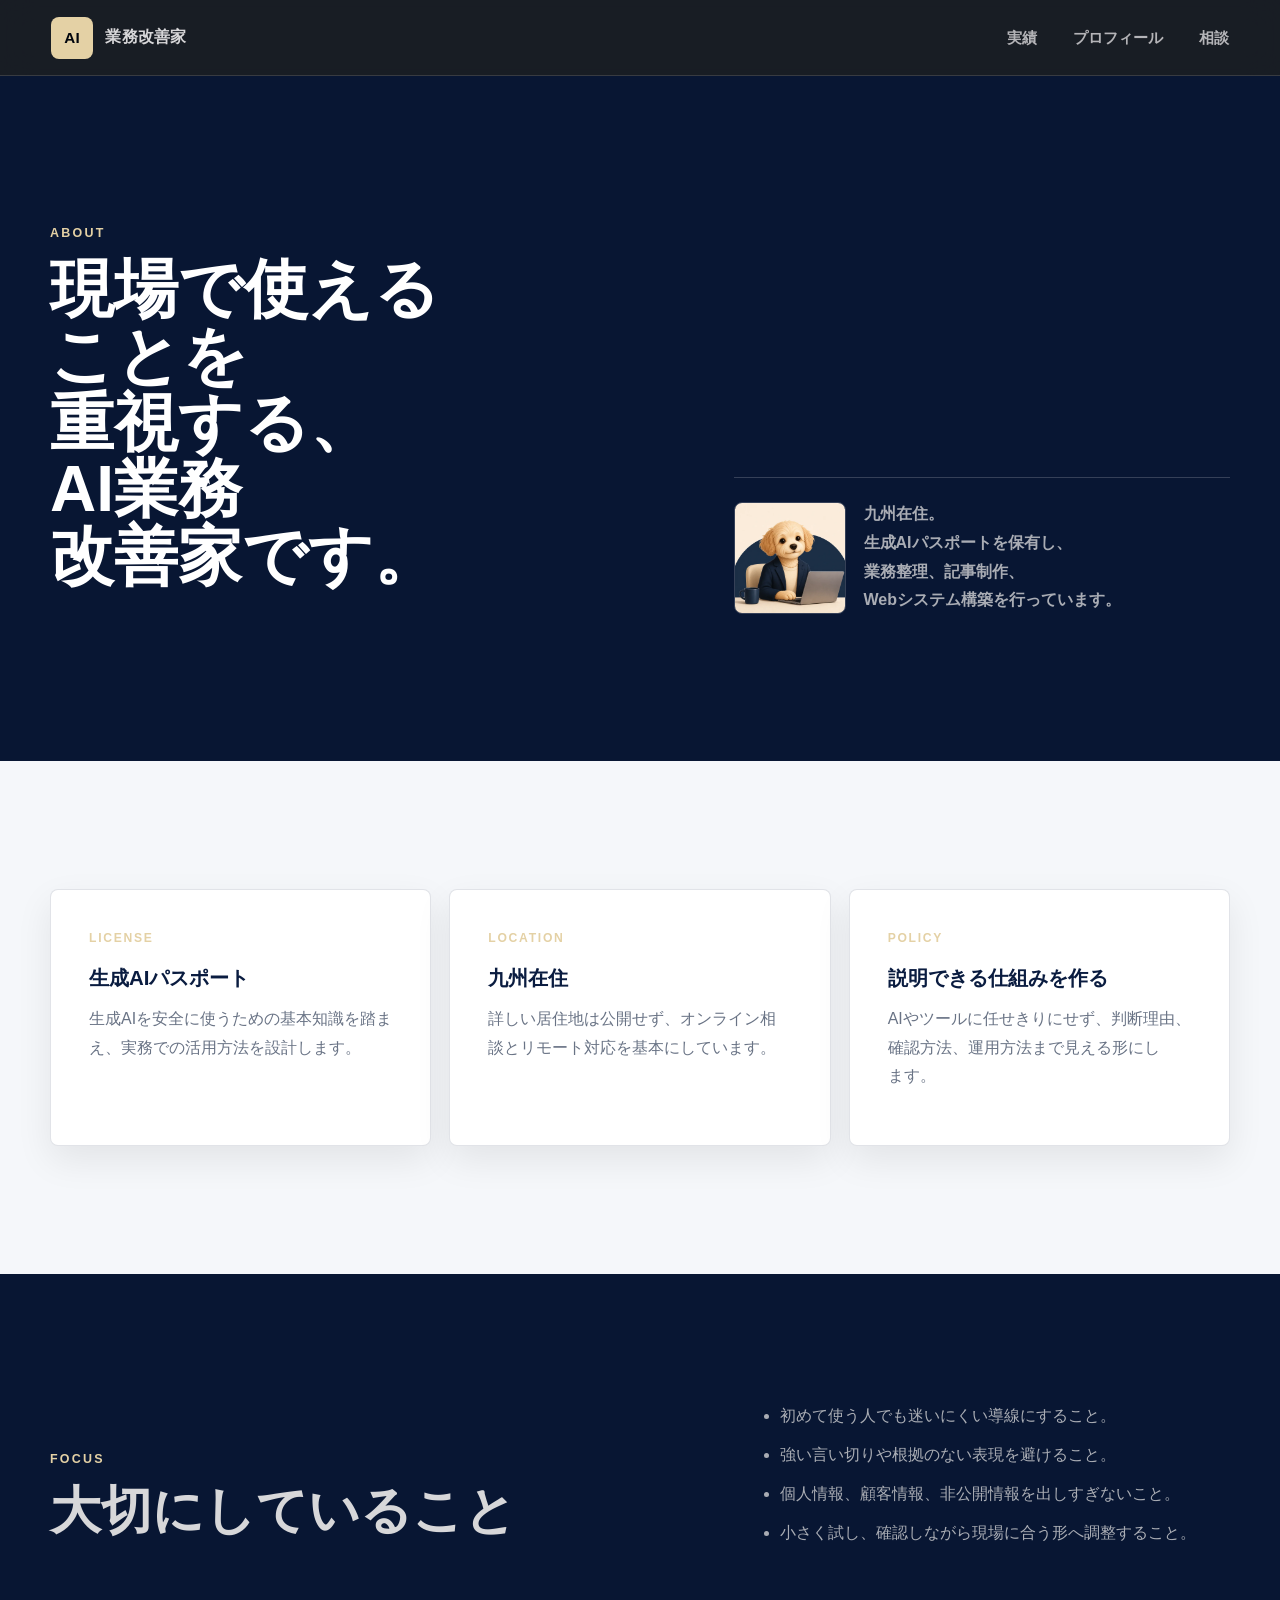
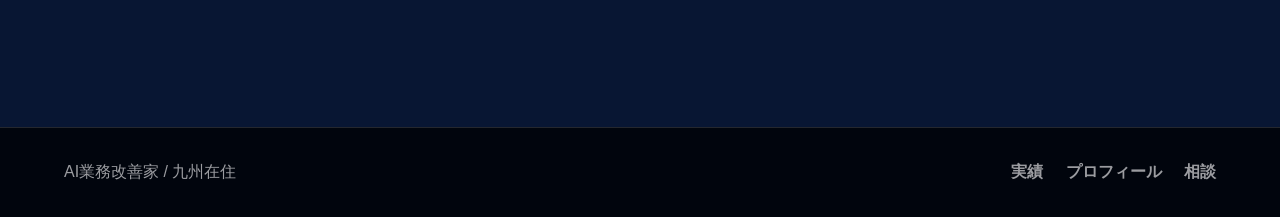
==== commit 1a9db376: "Fix narrow mobile layout and optimize images" ====
--- a/about/index.html
+++ b/about/index.html
@@ -26,11 +26,12 @@
               <span class="headline-line">現場で使える</span>
               <span class="headline-line">ことを</span>
               <span class="headline-line">重視する、</span>
-              <span class="headline-line keep-line">AI業務改善家です。</span>
+              <span class="headline-line">AI業務</span>
+              <span class="headline-line keep-line">改善家です。</span>
             </h1>
           </div>
           <div class="hero-side profile-hero-card">
-            <img src="../assets/profile-placeholder.png" alt="プロフィール写真の仮置き用キャラクター">
+            <img src="../assets/profile-placeholder.webp" alt="プロフィールアイコン" width="720" height="720" loading="lazy" decoding="async">
             <p>九州在住。<br>生成AIパスポートを保有し、<br>業務整理、記事制作、<br>Webシステム構築を行っています。</p>
           </div>
         </div>
--- a/assets/styles.css
+++ b/assets/styles.css
@@ -185,7 +185,7 @@
 }
 
 .hero-home {
-  background: url("hero-ai-consulting.png") center / cover no-repeat;
+  background: url("hero-ai-consulting.webp") center / cover no-repeat;
 }
 
 .hero-shade {
@@ -592,6 +592,7 @@
 
 .profile-hero-card img {
   width: 112px;
+  height: 112px;
   aspect-ratio: 1 / 1;
   object-fit: cover;
   border: 1px solid rgba(215, 215, 217, 0.22);
@@ -753,20 +754,32 @@
   }
 
   .site-header {
+    align-items: stretch;
+    gap: 14px;
     padding-inline: 16px;
   }
 
+  .brand {
+    align-self: flex-start;
+  }
+
   .site-nav {
-    display: grid;
-    grid-template-columns: repeat(3, minmax(0, 1fr));
-    width: 100%;
-    gap: 4px;
-    text-align: center;
+    display: flex;
+    flex-wrap: wrap;
+    justify-content: flex-start;
+    width: auto;
+    max-width: 100%;
+    gap: 8px 28px;
+    text-align: left;
+    font-size: 0.88rem;
   }
 
   .site-nav a {
     min-width: 0;
+    overflow: hidden;
+    text-overflow: clip;
     white-space: nowrap;
+    padding-inline: 2px;
   }
 
   .hero-content {
@@ -803,6 +816,7 @@
 
   .profile-hero-card img {
     width: 112px;
+    height: 112px;
   }
 
   .button {
@@ -816,3 +830,48 @@
     min-height: auto;
   }
 }
+
+@media (max-width: 360px) {
+  .container {
+    width: min(100% - 24px, 1180px);
+  }
+
+  .site-header {
+    padding-inline: 12px;
+  }
+
+  .brand {
+    gap: 10px;
+  }
+
+  .brand-mark {
+    width: 38px;
+    height: 38px;
+  }
+
+  .brand-text,
+  .site-nav {
+    font-size: 0.82rem;
+  }
+
+  .site-nav {
+    gap: 8px 22px;
+  }
+
+  .keep-line {
+    white-space: normal;
+  }
+
+  h1 {
+    font-size: clamp(2rem, 11vw, 2.55rem);
+  }
+
+  .page-hero h1 {
+    font-size: clamp(1.75rem, 8vw, 2.15rem);
+  }
+
+  .hero-copy,
+  .page-hero p {
+    font-size: 0.94rem;
+  }
+}
